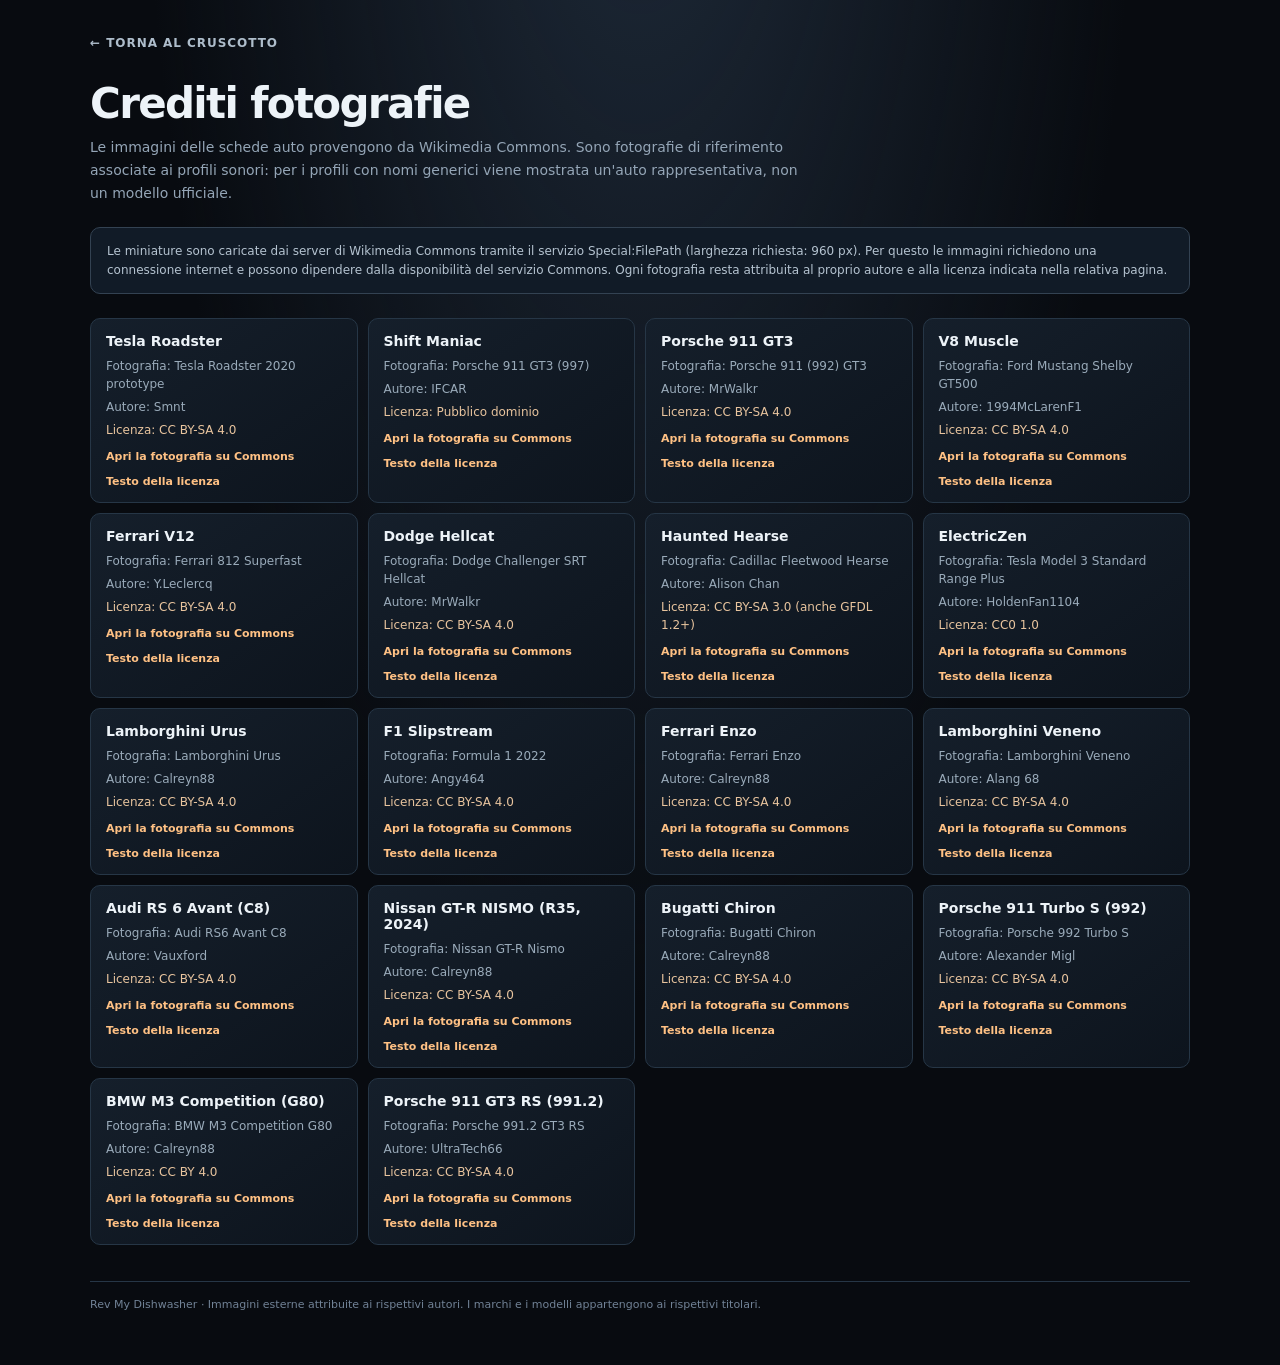
==== photo-credits.html @ 3e15864e "Add attribution and license credits for car photos" ====
<!doctype html>
<html lang="it">
<head>
<meta charset="utf-8">
<meta name="viewport" content="width=device-width,initial-scale=1">
<meta name="theme-color" content="#080b10">
<title>Crediti fotografie — Rev My Dishwasher</title>
<style>
:root{color-scheme:dark;font-family:Inter,system-ui,-apple-system,BlinkMacSystemFont,"Segoe UI",sans-serif;background:#080b10;color:#edf3f8}
*{box-sizing:border-box}body{margin:0;background:radial-gradient(ellipse at 50% -20%,#1e2a39,transparent 55%),#080b10}
main{width:min(1100px,100% - 32px);margin:0 auto;padding:32px 0 54px}
a{color:#ffc184;text-decoration:none}a:hover{text-decoration:underline}
.back{display:inline-flex;align-items:center;gap:8px;color:#aebdcb;font-size:12px;font-weight:800;letter-spacing:.08em}
h1{margin:28px 0 8px;font-size:clamp(26px,4vw,42px);letter-spacing:-.04em}
.lead{max-width:720px;color:#94a5b6;font-size:14px;line-height:1.65}
.note{margin:22px 0;padding:14px 16px;border:1px solid #334252;border-radius:10px;background:#111b27;color:#b5c3d0;font-size:12px;line-height:1.55}
.grid{display:grid;grid-template-columns:repeat(auto-fit,minmax(250px,1fr));gap:10px;margin-top:24px}
article{padding:14px 15px;border:1px solid #263646;border-radius:10px;background:linear-gradient(145deg,#151f2b,#0d141d)}
h2{margin:0 0 8px;font-size:14px}
p{margin:5px 0;color:#9aabba;font-size:12px;line-height:1.5}
.source{display:flex;flex-wrap:wrap;gap:12px;margin-top:11px;font-size:11px;font-weight:800}
.license{color:#e8c49e}
footer{margin-top:36px;padding-top:16px;border-top:1px solid #263646;color:#718296;font-size:11px}
</style>
</head>
<body>
<main>
<a class="back" href="./">← TORNA AL CRUSCOTTO</a>
<h1>Crediti fotografie</h1>
<p class="lead">Le immagini delle schede auto provengono da Wikimedia Commons. Sono fotografie di riferimento associate ai profili sonori: per i profili con nomi generici viene mostrata un'auto rappresentativa, non un modello ufficiale.</p>
<div class="note">Le miniature sono caricate dai server di Wikimedia Commons tramite il servizio Special:FilePath (larghezza richiesta: 960 px). Per questo le immagini richiedono una connessione internet e possono dipendere dalla disponibilità del servizio Commons. Ogni fotografia resta attribuita al proprio autore e alla licenza indicata nella relativa pagina.</div>
<section id="credits" class="grid" aria-live="polite"></section>
<footer>Rev My Dishwasher · Immagini esterne attribuite ai rispettivi autori. I marchi e i modelli appartengono ai rispettivi titolari.</footer>
</main>
<script src="js/cars.js"></script>
<script src="js/car-photos.js"></script>
<script>
(function(){
  var host=document.getElementById('credits');
  var cars=window.MOTORSOUND_CARS||[];
  var photos=window.RMD_CAR_PHOTOS||{};
  cars.filter(function(c){return photos[c.id];}).forEach(function(c){
    var p=photos[c.id],card=document.createElement('article');
    var title=document.createElement('h2');title.textContent=c.name;card.appendChild(title);
    var caption=document.createElement('p');caption.textContent='Fotografia: '+p.caption;card.appendChild(caption);
    var author=document.createElement('p');author.textContent='Autore: '+p.author;card.appendChild(author);
    var license=document.createElement('p');license.className='license';license.textContent='Licenza: '+p.license;card.appendChild(license);
    var links=document.createElement('div');links.className='source';
    var src=document.createElement('a');src.href=p.source;src.target='_blank';src.rel='noopener noreferrer';src.textContent='Apri la fotografia su Commons';links.appendChild(src);
    var lic=document.createElement('a');lic.href=p.licenseUrl;lic.target='_blank';lic.rel='noopener noreferrer';lic.textContent='Testo della licenza';links.appendChild(lic);
    card.appendChild(links);host.appendChild(card);
  });
})();
</script>
</body>
</html>
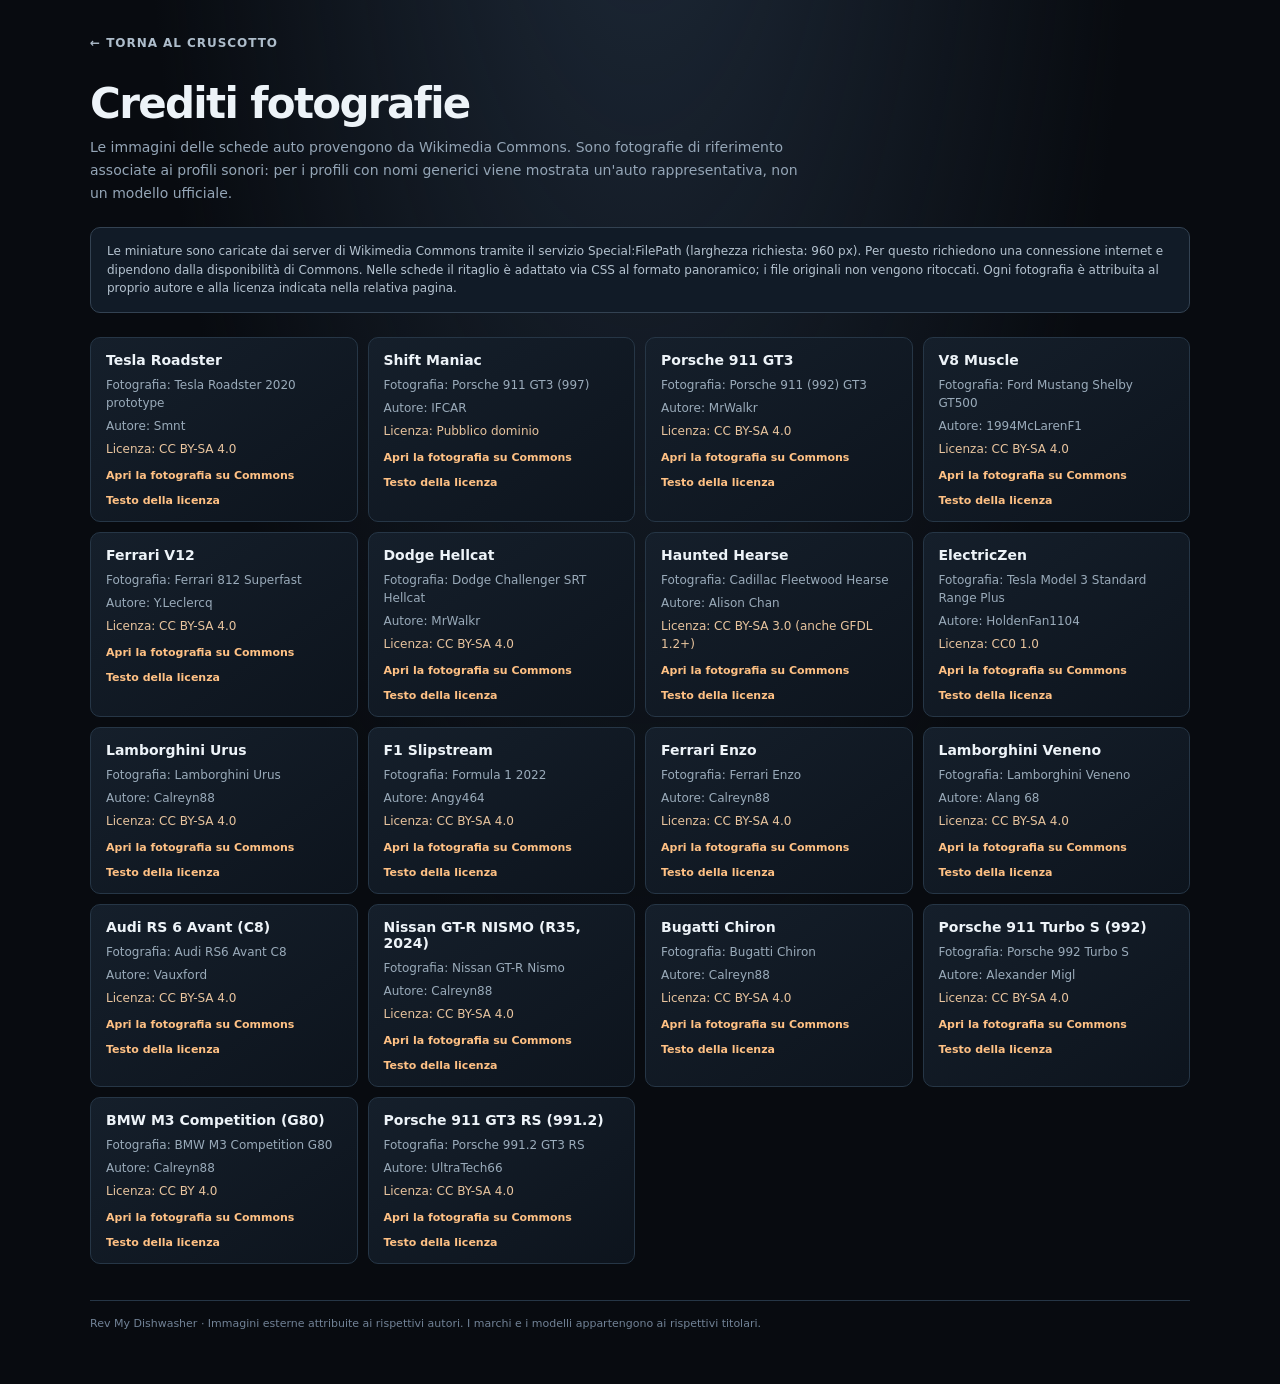
==== commit 4e1f0eb9: "Clarify photo thumbnail delivery and CSS crop in credits" ====
--- a/photo-credits.html
+++ b/photo-credits.html
@@ -28,7 +28,7 @@
 <a class="back" href="./">← TORNA AL CRUSCOTTO</a>
 <h1>Crediti fotografie</h1>
 <p class="lead">Le immagini delle schede auto provengono da Wikimedia Commons. Sono fotografie di riferimento associate ai profili sonori: per i profili con nomi generici viene mostrata un'auto rappresentativa, non un modello ufficiale.</p>
-<div class="note">Le miniature sono caricate dai server di Wikimedia Commons tramite il servizio Special:FilePath (larghezza richiesta: 960 px). Per questo le immagini richiedono una connessione internet e possono dipendere dalla disponibilità del servizio Commons. Ogni fotografia resta attribuita al proprio autore e alla licenza indicata nella relativa pagina.</div>
+<div class="note">Le miniature sono caricate dai server di Wikimedia Commons tramite il servizio Special:FilePath (larghezza richiesta: 960 px). Per questo richiedono una connessione internet e dipendono dalla disponibilità di Commons. Nelle schede il ritaglio è adattato via CSS al formato panoramico; i file originali non vengono ritoccati. Ogni fotografia è attribuita al proprio autore e alla licenza indicata nella relativa pagina.</div>
 <section id="credits" class="grid" aria-live="polite"></section>
 <footer>Rev My Dishwasher · Immagini esterne attribuite ai rispettivi autori. I marchi e i modelli appartengono ai rispettivi titolari.</footer>
 </main>
